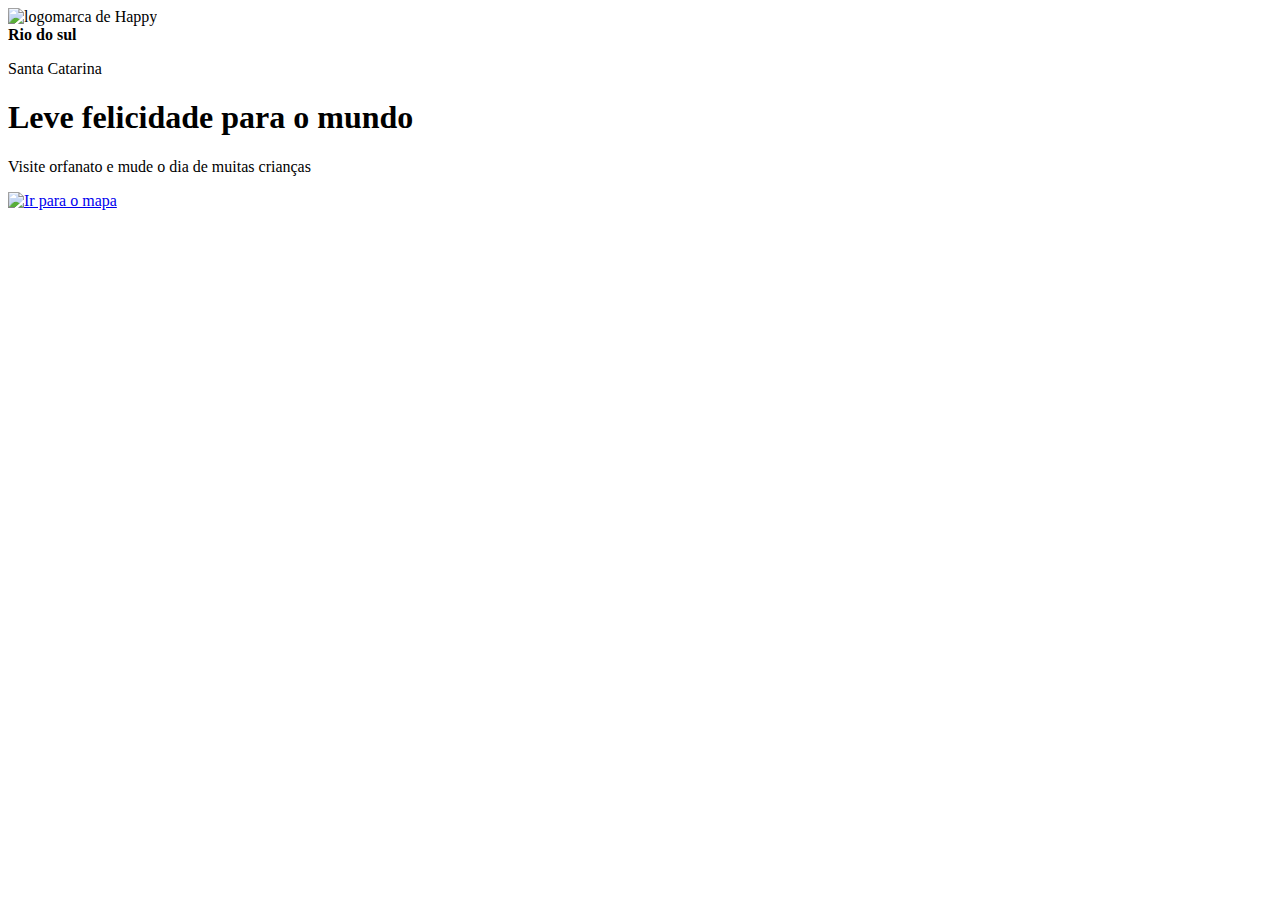
==== index.html @ 0f07a71b "Add files via upload" ====
<!DOCTYPE html>
<html lang="pt_BR">
  <head>
    <meta charset="UTF-8" />
    <meta name="viewport" content="width=device-width, initial-scale=1.0" />
    <title>Happy</title>
    <link rel="icon" href="./public/images/logo-icon.png" />
    <link rel="stylesheet" href="./public/css/main.css" />
    <link rel="stylesheet" href="./public/css/animation.css" />
    <link rel="stylesheet" href="./public/css/page-landing.css" />
    <link href="https://fonts.googleapis.com/css2?family=Nunito:wght@400;600;800&display=swap" rel="stylesheet">
  </head>
  <body>
    <div id="page-landing">
      <div id="container">
        <header>
          <img class="animate-up" id="logo" src="./public/images/logo.svg" alt="logomarca de Happy" />
          <div class="location animate-up">
            <strong>Rio do sul</strong>
            <p>Santa Catarina</p>
          </div>
        </header>
        <main>
          <h1 class="animate-up">Leve felicidade para o mundo</h1>
          <section class="visit">
            <p class="animate-up">Visite orfanato e mude o dia de muitas crianças</p>
            <a href="orphanages.html" title="Visite orfanatos" class="animate-up">
              <img src="./public/images/arrow.svg" alt="Ir para o mapa" />
            </a>
          </section>
        </main>
      </div>
    </div>
  </body>
</html>
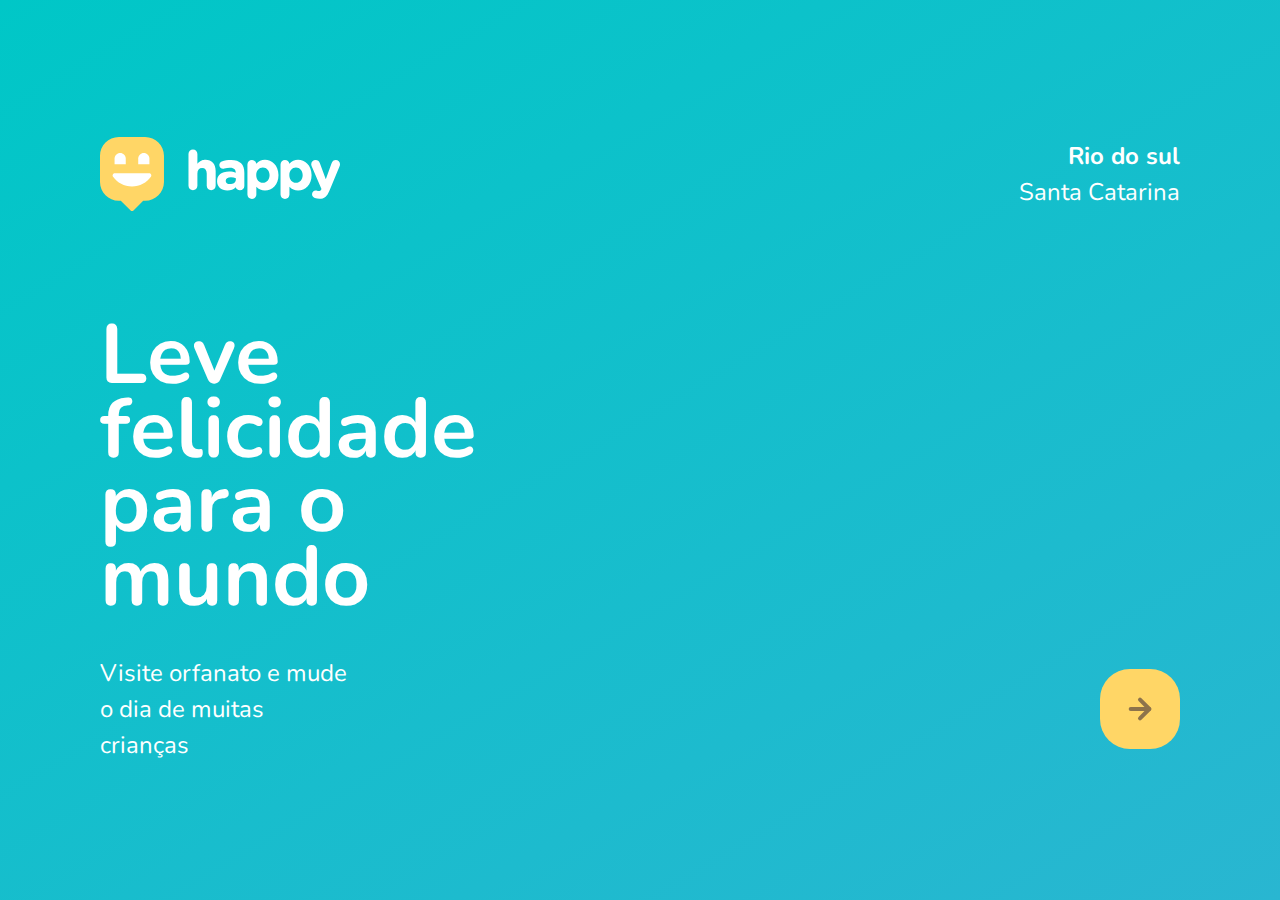
==== commit 0229e843: "rutas" ====
--- a/index.html
+++ b/index.html
@@ -4,17 +4,17 @@
     <meta charset="UTF-8" />
     <meta name="viewport" content="width=device-width, initial-scale=1.0" />
     <title>Happy</title>
-    <link rel="icon" href="./public/images/logo-icon.png" />
-    <link rel="stylesheet" href="./public/css/main.css" />
-    <link rel="stylesheet" href="./public/css/animation.css" />
-    <link rel="stylesheet" href="./public/css/page-landing.css" />
+    <link rel="icon" href="logo-icon.png" />
+    <link rel="stylesheet" href="main.css" />
+    <link rel="stylesheet" href="animation.css" />
+    <link rel="stylesheet" href="page-landing.css" />
     <link href="https://fonts.googleapis.com/css2?family=Nunito:wght@400;600;800&display=swap" rel="stylesheet">
   </head>
   <body>
     <div id="page-landing">
       <div id="container">
         <header>
-          <img class="animate-up" id="logo" src="./public/images/logo.svg" alt="logomarca de Happy" />
+          <img class="animate-up" id="logo" src="logo.svg" alt="logomarca de Happy" />
           <div class="location animate-up">
             <strong>Rio do sul</strong>
             <p>Santa Catarina</p>
@@ -25,7 +25,7 @@
           <section class="visit">
             <p class="animate-up">Visite orfanato e mude o dia de muitas crianças</p>
             <a href="orphanages.html" title="Visite orfanatos" class="animate-up">
-              <img src="./public/images/arrow.svg" alt="Ir para o mapa" />
+              <img src="arrow.svg" alt="Ir para o mapa" />
             </a>
           </section>
         </main>
--- a/main.css
+++ b/main.css
@@ -0,0 +1,25 @@
+* {
+  margin: 0;
+  padding: 0;
+  box-sizing: border-box;
+}
+body {
+  height: 100vh;
+  color: white;
+  background: #EBF2F5;
+}
+:root {
+  font-size: 62.5%;
+}
+body,
+input,
+button,
+textarea {
+  /*font-weight: 400;
+    font-size: 18px;
+    line-height: 1;
+    font-family: 'Nunito', sans-serif;*/
+  font: 400 1.8rem/1 "Nunito", sans-serif;
+}
+
+
--- a/animation.css
+++ b/animation.css
@@ -0,0 +1,40 @@
+/*animación*/
+@keyframes up {
+  from {
+    opacity: 0;
+    transform: translateY(16px);
+  }
+  to {
+    opacity: 1;
+    transform: translateY(0);
+  }
+}
+@keyframes right{
+  from{
+    transform: translateX(-100%)
+  }
+  to{
+    transform: translateX(0);
+  }
+}
+@keyframes appear{
+  from{
+    opacity:0;
+  }
+  to{
+    opacity:1;
+  }
+}
+.animate-up {
+  animation-name: up;
+  animation-duration: 300ms;
+  animation-fill-mode: backwards;
+}
+.animate-right{
+  animation-name: right;
+  animation-duration: 300ms;
+}
+.animate-appear{
+  animation-name: appear;
+  animation-duration: 300ms;
+}
--- a/page-landing.css
+++ b/page-landing.css
@@ -0,0 +1,89 @@
+#page-landing {
+  background: linear-gradient(329.54deg, #29b6d1 0%, #00c7c7 100%);
+  text-align: center;
+  min-height: 100vh;
+  display: flex;
+  align-items: center;
+}
+#container {
+  margin: auto;
+  width: min(90%, 112rem);
+}
+.location,
+h1,
+.visit p {
+  height: 16vh;
+}
+#logo {
+  animation-delay: 50ms;
+}
+.location {
+  animation-delay: 100ms;
+}
+main h1 {
+  animation-delay: 150ms;
+  font-size: clamp(4rem, 8vw, 8.4rem);
+}
+.visit a:hover {
+  background: #96feff;
+}
+
+.visit p {
+  animation-delay: 200ms;
+}
+.visit a {
+  width: 8rem;
+  height: 8rem;
+  background: #ffd666;
+  border: none;
+  border-radius: 3rem;
+  display: flex;
+  align-items: center;
+  justify-content: center;
+  margin: 0 auto;
+  transition: background 0.2s;
+  animation-delay: 250ms;
+}
+/*Desktop version*/
+@media (min-width: 760px) {
+  #container {
+    padding: 5rem 2rem;
+    /*shorthand background: image repeat position / size */
+    background: url("../images/bg.svg") no-repeat 80% / clamp(30rem, 54vw, 56rem);
+  }
+  header {
+    display: flex;
+    align-items: center;
+    justify-content: space-between;
+  }
+  .location,
+  h1,
+  .visit p {
+    height: initial;
+    text-align: initial;
+  }
+  .location {
+    text-align: right;
+    font-size: 2.4rem;
+    line-height: 1.5;
+  }
+  main h1 {
+    font-weight: bold;
+    line-height: 0.88;
+    margin: clamp(10%, 9vh, 12%) 0 4rem;
+    width: min(300px, 80%);
+  }
+  .visit {
+    display: flex;
+    align-items: center;
+    justify-content: space-between;
+  }
+  .visit p {
+    font-size: 2.4rem;
+    line-height: 1.5;
+    width: clamp(20rem, 20vw, 30rem);
+  }
+  .visit a {
+    margin: initial;
+  }
+}
